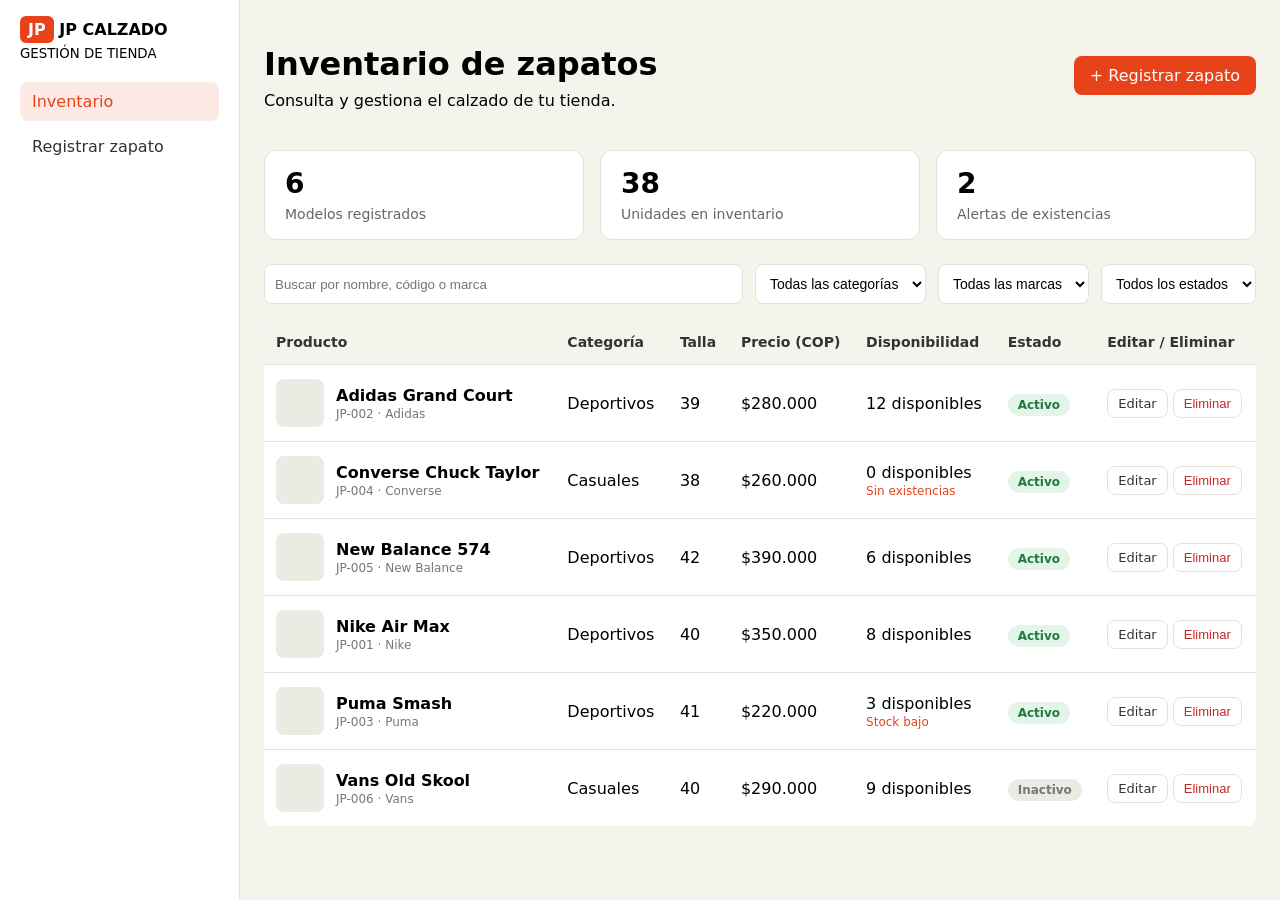
==== index.html @ 2875cc66 "first commit" ====
<!DOCTYPE html>
<html lang="es">
<head>
  <meta charset="UTF-8">
  <meta name="viewport" content="width=device-width, initial-scale=1">
  <title>Inventario de zapatos · JP CALZADO</title>
  <link rel="stylesheet" href="styles.css">
</head>
<body>

  <div class="app">

    <aside class="lateral">
      <div class="logo"><b>JP</b> JP CALZADO</div>
      <small>GESTIÓN DE TIENDA</small>

      <nav class="menu">
        <a class="activo" href="index.html">Inventario</a>
        <a href="formulario.html">Registrar zapato</a>
      </nav>
    </aside>

    <main class="contenido">

      <div class="encabezado">
        <div>
          <h1>Inventario de zapatos</h1>
          <p>Consulta y gestiona el calzado de tu tienda.</p>
        </div>

        <a class="boton" href="formulario.html">+ Registrar zapato</a>
      </div>

      <div class="estadisticas">
        <div class="tarjeta">
          <b>6</b>
          <span>Modelos registrados</span>
        </div>

        <div class="tarjeta">
          <b>38</b>
          <span>Unidades en inventario</span>
        </div>

        <div class="tarjeta">
          <b>2</b>
          <span>Alertas de existencias</span>
        </div>
      </div>

      <div class="filtros">
        <input
          id="buscar"
          type="search"
          placeholder="Buscar por nombre, código o marca"
        >

        <select id="categoria">
          <option value="">Todas las categorías</option>
          <option>Deportivos</option>
          <option>Casuales</option>
        </select>

        <select id="marca">
          <option value="">Todas las marcas</option>
          <option>Adidas</option>
          <option>Converse</option>
          <option>New Balance</option>
          <option>Nike</option>
          <option>Puma</option>
          <option>Vans</option>
        </select>

        <select id="estado">
          <option value="">Todos los estados</option>
          <option>Activo</option>
          <option>Inactivo</option>
        </select>
      </div>

      <div class="contenedor-tabla">

        <table class="tabla-inventario">
          <thead>
            <tr>
              <th>Producto</th>
              <th>Categoría</th>
              <th>Talla</th>
              <th>Precio (COP)</th>
              <th>Disponibilidad</th>
              <th>Estado</th>
              <th>Editar / Eliminar</th>
            </tr>
          </thead>

          <tbody id="lista">

            <tr data-id="JP-002" data-marca="Adidas"
                data-categoria="Deportivos" data-estado="Activo">
              <td>
                <div class="producto">
                  <span class="foto"></span>
                  <div>
                    <b>Adidas Grand Court</b>
                    <small>JP-002 · Adidas</small>
                  </div>
                </div>
              </td>
              <td data-label="Categoría">Deportivos</td>
              <td data-label="Talla">39</td>
              <td data-label="Precio">$280.000</td>
              <td data-label="Disponibilidad">12 disponibles</td>
              <td data-label="Estado">
                <span class="etiqueta">Activo</span>
              </td>
              <td>
                <a class="icono" href="formulario.html?id=JP-002">Editar</a>
                <button class="icono eliminar" type="button">Eliminar</button>
              </td>
            </tr>

            <tr data-id="JP-004" data-marca="Converse"
                data-categoria="Casuales" data-estado="Activo">
              <td>
                <div class="producto">
                  <span class="foto"></span>
                  <div>
                    <b>Converse Chuck Taylor</b>
                    <small>JP-004 · Converse</small>
                  </div>
                </div>
              </td>
              <td data-label="Categoría">Casuales</td>
              <td data-label="Talla">38</td>
              <td data-label="Precio">$260.000</td>
              <td data-label="Disponibilidad">
                0 disponibles <span class="alerta">Sin existencias</span>
              </td>
              <td data-label="Estado">
                <span class="etiqueta">Activo</span>
              </td>
              <td>
                <a class="icono" href="formulario.html?id=JP-004">Editar</a>
                <button class="icono eliminar" type="button">Eliminar</button>
              </td>
            </tr>

            <tr data-id="JP-005" data-marca="New Balance"
                data-categoria="Deportivos" data-estado="Activo">
              <td>
                <div class="producto">
                  <span class="foto"></span>
                  <div>
                    <b>New Balance 574</b>
                    <small>JP-005 · New Balance</small>
                  </div>
                </div>
              </td>
              <td data-label="Categoría">Deportivos</td>
              <td data-label="Talla">42</td>
              <td data-label="Precio">$390.000</td>
              <td data-label="Disponibilidad">6 disponibles</td>
              <td data-label="Estado">
                <span class="etiqueta">Activo</span>
              </td>
              <td>
                <a class="icono" href="formulario.html?id=JP-005">Editar</a>
                <button class="icono eliminar" type="button">Eliminar</button>
              </td>
            </tr>

            <tr data-id="JP-001" data-marca="Nike"
                data-categoria="Deportivos" data-estado="Activo">
              <td>
                <div class="producto">
                  <span class="foto"></span>
                  <div>
                    <b>Nike Air Max</b>
                    <small>JP-001 · Nike</small>
                  </div>
                </div>
              </td>
              <td data-label="Categoría">Deportivos</td>
              <td data-label="Talla">40</td>
              <td data-label="Precio">$350.000</td>
              <td data-label="Disponibilidad">8 disponibles</td>
              <td data-label="Estado">
                <span class="etiqueta">Activo</span>
              </td>
              <td>
                <a class="icono" href="formulario.html?id=JP-001">Editar</a>
                <button class="icono eliminar" type="button">Eliminar</button>
              </td>
            </tr>

            <tr data-id="JP-003" data-marca="Puma"
                data-categoria="Deportivos" data-estado="Activo">
              <td>
                <div class="producto">
                  <span class="foto"></span>
                  <div>
                    <b>Puma Smash</b>
                    <small>JP-003 · Puma</small>
                  </div>
                </div>
              </td>
              <td data-label="Categoría">Deportivos</td>
              <td data-label="Talla">41</td>
              <td data-label="Precio">$220.000</td>
              <td data-label="Disponibilidad">
                3 disponibles <span class="alerta">Stock bajo</span>
              </td>
              <td data-label="Estado">
                <span class="etiqueta">Activo</span>
              </td>
              <td>
                <a class="icono" href="formulario.html?id=JP-003">Editar</a>
                <button class="icono eliminar" type="button">Eliminar</button>
              </td>
            </tr>

            <tr data-id="JP-006" data-marca="Vans"
                data-categoria="Casuales" data-estado="Inactivo">
              <td>
                <div class="producto">
                  <span class="foto"></span>
                  <div>
                    <b>Vans Old Skool</b>
                    <small>JP-006 · Vans</small>
                  </div>
                </div>
              </td>
              <td data-label="Categoría">Casuales</td>
              <td data-label="Talla">40</td>
              <td data-label="Precio">$290.000</td>
              <td data-label="Disponibilidad">9 disponibles</td>
              <td data-label="Estado">
                <span class="etiqueta inactivo">Inactivo</span>
              </td>
              <td>
                <a class="icono" href="formulario.html?id=JP-006">Editar</a>
                <button class="icono eliminar" type="button">Eliminar</button>
              </td>
            </tr>

          </tbody>
        </table>

        <p id="vacio" class="vacio" hidden>
          No se encontraron zapatos con esos filtros.
        </p>

      </div>

    </main>

  </div>

  <script src="app.js"></script>

</body>
</html>
---- styles.css ----
:root {
  --naranja: #e8421a;
  --fondo: #f4f3ec;
  --borde: #e5e3d8;
}

body {
  font-family: system-ui, sans-serif;
  background: var(--fondo);
  margin: 0;
}

.boton {
  background: var(--naranja);
  color: white;
  padding: 10px 16px;
  border-radius: 8px;
  text-decoration: none;
}

input {
  padding: 10px;
  border: 1px solid var(--borde);
  border-radius: 8px;
  margin: 16px 0;
  width: 100%;
}

table {
  width: 100%;
  background: white;
  border-collapse: collapse;
}

th, td {
  padding: 12px;
  text-align: left;
  border-bottom: 1px solid var(--borde);
}

.encabezado {
  display: flex;
  justify-content: space-between;
  align-items: center;
  gap: 20px;
  margin-bottom: 24px;
}

.encabezado h1 {
  margin-bottom: 8px;
}

.encabezado p {
  margin-top: 0;
}

.boton {
  display: inline-block;
  background: var(--naranja);
  color: white;
  padding: 10px 16px;
  border-radius: 8px;
  text-decoration: none;
  white-space: nowrap;
}

.tabla-inventario {
  width: 100%;
  background: white;
  border-collapse: collapse;
  border-radius: 8px;
  overflow: hidden;
}

.tabla-inventario th {
  background: #f4f3ec;
  color: #333;
  font-size: 14px;
  font-weight: 600;
}

.tabla-inventario th,
.tabla-inventario td {
  padding: 14px 12px;
  text-align: left;
  border-bottom: 1px solid var(--borde);
}

.tabla-inventario tbody tr:hover {
  background: #faf9f5;
}

.tabla-inventario tbody tr:last-child td {
  border-bottom: none;
}

.tabla-inventario button {
  cursor: pointer;
}

.tabla-inventario a {
  text-decoration: none;
}

.app {
  display: flex;
  min-height: 100vh;
}

.lateral {
  width: 240px;
  background: white;
  border-right: 1px solid var(--borde);
  padding: 20px;
}

.logo {
  font-weight: 700;
  margin-bottom: 4px;
}

.logo b {
  background: var(--naranja);
  color: white;
  padding: 4px 8px;
  border-radius: 6px;
}

.menu {
  display: flex;
  flex-direction: column;
  gap: 6px;
  margin-top: 20px;
}

.menu a {
  padding: 10px 12px;
  border-radius: 8px;
  color: #333;
  text-decoration: none;
}

.menu a.activo {
  background: #fdeae5;
  color: var(--naranja);
}

.contenido {
  flex: 1;
  padding: 24px;
}

.estadisticas {
  display: grid;
  grid-template-columns: repeat(3, 1fr);
  gap: 16px;
  margin-bottom: 24px;
}

.tarjeta {
  background: white;
  border: 1px solid var(--borde);
  border-radius: 12px;
  padding: 16px 20px;
}

.tarjeta b {
  display: block;
  font-size: 28px;
  margin-bottom: 4px;
}

.tarjeta span {
  color: #666;
  font-size: 14px;
}

.filtros {
  display: flex;
  gap: 12px;
  margin: 16px 0;
}

.filtros input {
  flex: 1;
  margin: 0;
}

.filtros select {
  padding: 10px;
  border: 1px solid var(--borde);
  border-radius: 8px;
  background: white;
  font-size: 14px;
}

.producto {
  display: flex;
  align-items: center;
  gap: 12px;
}

.foto {
  width: 48px;
  height: 48px;
  background: #ecebe3;
  border-radius: 8px;
  flex-shrink: 0;
}

.producto small {
  display: block;
  color: #777;
  font-size: 12px;
  margin-top: 2px;
}

.etiqueta {
  background: #e3f5e8;
  color: #1f7a3d;
  padding: 4px 10px;
  border-radius: 20px;
  font-size: 12px;
  font-weight: 600;
}

.etiqueta.inactivo {
  background: #ecebe3;
  color: #777;
}

.alerta {
  display: block;
  color: var(--naranja);
  font-size: 12px;
  margin-top: 2px;
}

.icono {
  display: inline-block;
  padding: 6px 10px;
  border: 1px solid var(--borde);
  border-radius: 8px;
  background: white;
  color: #333;
  font-size: 13px;
  text-decoration: none;
}

.icono.eliminar {
  color: #c62828;
}

* {
  box-sizing: border-box;
}

/* Tableta: la tabla puede deslizarse si no cabe */
.contenedor-tabla {
  overflow-x: auto;
}

.vacio {
  text-align: center;
  color: #777;
  padding: 24px;
}

/* Celular */
@media (max-width: 768px) {

  .app {
    flex-direction: column;
  }

  .lateral {
    width: 100%;
    border-right: none;
    border-bottom: 1px solid var(--borde);
  }

  .menu {
    flex-direction: row;
    margin-top: 12px;
  }

  .contenido {
    padding: 16px;
  }

  .encabezado {
    flex-direction: column;
    align-items: stretch;
  }

  .boton {
    text-align: center;
  }

  .filtros {
    flex-wrap: wrap;
  }

  .filtros input {
    flex: 1 1 100%;
  }

  .filtros select {
    flex: 1 1 45%;
  }

  /* La tabla se convierte en tarjetas */
  .tabla-inventario,
  .tabla-inventario tbody,
  .tabla-inventario tr,
  .tabla-inventario td {
    display: block;
  }

  .tabla-inventario {
    background: transparent;
  }

  .tabla-inventario thead {
    display: none;
  }

  .tabla-inventario tr {
    background: white;
    border: 1px solid var(--borde);
    border-radius: 12px;
    padding: 12px;
    margin-bottom: 16px;
  }

  .tabla-inventario td {
    border-bottom: none;
    padding: 6px 0;
  }

  .tabla-inventario td[data-label] {
    display: flex;
    justify-content: space-between;
  }

  .tabla-inventario td[data-label]::before {
    content: attr(data-label);
    color: #777;
  }
}
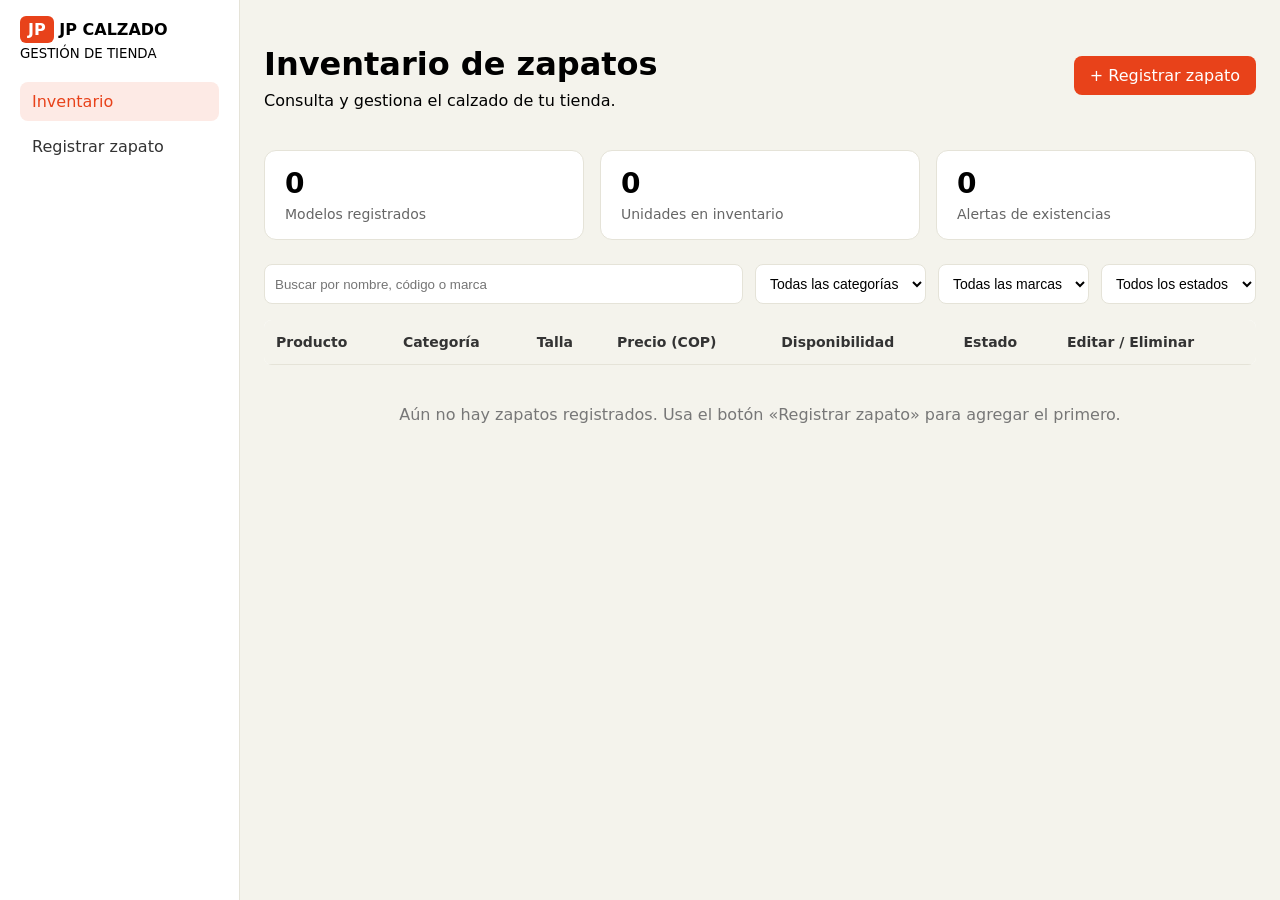
==== commit 2e61ef03: "código terminado" ====
--- a/index.html
+++ b/index.html
@@ -5,6 +5,7 @@
   <meta name="viewport" content="width=device-width, initial-scale=1">
   <title>Inventario de zapatos · JP CALZADO</title>
   <link rel="stylesheet" href="styles.css">
+  <link rel="stylesheet" href="estilos-extra.css">
 </head>
 <body>
 
@@ -33,17 +34,17 @@
 
       <div class="estadisticas">
         <div class="tarjeta">
-          <b>6</b>
+          <b id="stat-modelos">0</b>
           <span>Modelos registrados</span>
         </div>
 
         <div class="tarjeta">
-          <b>38</b>
+          <b id="stat-unidades">0</b>
           <span>Unidades en inventario</span>
         </div>
 
         <div class="tarjeta">
-          <b>2</b>
+          <b id="stat-alertas">0</b>
           <span>Alertas de existencias</span>
         </div>
       </div>
@@ -93,162 +94,11 @@
             </tr>
           </thead>
 
-          <tbody id="lista">
-
-            <tr data-id="JP-002" data-marca="Adidas"
-                data-categoria="Deportivos" data-estado="Activo">
-              <td>
-                <div class="producto">
-                  <span class="foto"></span>
-                  <div>
-                    <b>Adidas Grand Court</b>
-                    <small>JP-002 · Adidas</small>
-                  </div>
-                </div>
-              </td>
-              <td data-label="Categoría">Deportivos</td>
-              <td data-label="Talla">39</td>
-              <td data-label="Precio">$280.000</td>
-              <td data-label="Disponibilidad">12 disponibles</td>
-              <td data-label="Estado">
-                <span class="etiqueta">Activo</span>
-              </td>
-              <td>
-                <a class="icono" href="formulario.html?id=JP-002">Editar</a>
-                <button class="icono eliminar" type="button">Eliminar</button>
-              </td>
-            </tr>
-
-            <tr data-id="JP-004" data-marca="Converse"
-                data-categoria="Casuales" data-estado="Activo">
-              <td>
-                <div class="producto">
-                  <span class="foto"></span>
-                  <div>
-                    <b>Converse Chuck Taylor</b>
-                    <small>JP-004 · Converse</small>
-                  </div>
-                </div>
-              </td>
-              <td data-label="Categoría">Casuales</td>
-              <td data-label="Talla">38</td>
-              <td data-label="Precio">$260.000</td>
-              <td data-label="Disponibilidad">
-                0 disponibles <span class="alerta">Sin existencias</span>
-              </td>
-              <td data-label="Estado">
-                <span class="etiqueta">Activo</span>
-              </td>
-              <td>
-                <a class="icono" href="formulario.html?id=JP-004">Editar</a>
-                <button class="icono eliminar" type="button">Eliminar</button>
-              </td>
-            </tr>
-
-            <tr data-id="JP-005" data-marca="New Balance"
-                data-categoria="Deportivos" data-estado="Activo">
-              <td>
-                <div class="producto">
-                  <span class="foto"></span>
-                  <div>
-                    <b>New Balance 574</b>
-                    <small>JP-005 · New Balance</small>
-                  </div>
-                </div>
-              </td>
-              <td data-label="Categoría">Deportivos</td>
-              <td data-label="Talla">42</td>
-              <td data-label="Precio">$390.000</td>
-              <td data-label="Disponibilidad">6 disponibles</td>
-              <td data-label="Estado">
-                <span class="etiqueta">Activo</span>
-              </td>
-              <td>
-                <a class="icono" href="formulario.html?id=JP-005">Editar</a>
-                <button class="icono eliminar" type="button">Eliminar</button>
-              </td>
-            </tr>
-
-            <tr data-id="JP-001" data-marca="Nike"
-                data-categoria="Deportivos" data-estado="Activo">
-              <td>
-                <div class="producto">
-                  <span class="foto"></span>
-                  <div>
-                    <b>Nike Air Max</b>
-                    <small>JP-001 · Nike</small>
-                  </div>
-                </div>
-              </td>
-              <td data-label="Categoría">Deportivos</td>
-              <td data-label="Talla">40</td>
-              <td data-label="Precio">$350.000</td>
-              <td data-label="Disponibilidad">8 disponibles</td>
-              <td data-label="Estado">
-                <span class="etiqueta">Activo</span>
-              </td>
-              <td>
-                <a class="icono" href="formulario.html?id=JP-001">Editar</a>
-                <button class="icono eliminar" type="button">Eliminar</button>
-              </td>
-            </tr>
-
-            <tr data-id="JP-003" data-marca="Puma"
-                data-categoria="Deportivos" data-estado="Activo">
-              <td>
-                <div class="producto">
-                  <span class="foto"></span>
-                  <div>
-                    <b>Puma Smash</b>
-                    <small>JP-003 · Puma</small>
-                  </div>
-                </div>
-              </td>
-              <td data-label="Categoría">Deportivos</td>
-              <td data-label="Talla">41</td>
-              <td data-label="Precio">$220.000</td>
-              <td data-label="Disponibilidad">
-                3 disponibles <span class="alerta">Stock bajo</span>
-              </td>
-              <td data-label="Estado">
-                <span class="etiqueta">Activo</span>
-              </td>
-              <td>
-                <a class="icono" href="formulario.html?id=JP-003">Editar</a>
-                <button class="icono eliminar" type="button">Eliminar</button>
-              </td>
-            </tr>
-
-            <tr data-id="JP-006" data-marca="Vans"
-                data-categoria="Casuales" data-estado="Inactivo">
-              <td>
-                <div class="producto">
-                  <span class="foto"></span>
-                  <div>
-                    <b>Vans Old Skool</b>
-                    <small>JP-006 · Vans</small>
-                  </div>
-                </div>
-              </td>
-              <td data-label="Categoría">Casuales</td>
-              <td data-label="Talla">40</td>
-              <td data-label="Precio">$290.000</td>
-              <td data-label="Disponibilidad">9 disponibles</td>
-              <td data-label="Estado">
-                <span class="etiqueta inactivo">Inactivo</span>
-              </td>
-              <td>
-                <a class="icono" href="formulario.html?id=JP-006">Editar</a>
-                <button class="icono eliminar" type="button">Eliminar</button>
-              </td>
-            </tr>
-
-          </tbody>
+          <!-- Las filas se generan desde JavaScript -->
+          <tbody id="lista"></tbody>
         </table>
 
-        <p id="vacio" class="vacio" hidden>
-          No se encontraron zapatos con esos filtros.
-        </p>
+        <p id="vacio" class="vacio" hidden></p>
 
       </div>
 
@@ -256,7 +106,18 @@
 
   </div>
 
+  <dialog id="modal-eliminar" class="modal">
+    <h2>¿Eliminar este zapato?</h2>
+    <p id="modal-texto"></p>
+    <div class="acciones-formulario">
+      <button id="cancelar-eliminar" class="boton-secundario" type="button">Cancelar</button>
+      <button id="confirmar-eliminar" class="boton-peligro" type="button">Eliminar zapato</button>
+    </div>
+  </dialog>
+
+  <script src="almacenamiento.js"></script>
+  <script src="inventario.js"></script>
+  <script src="interfaz.js"></script>
   <script src="app.js"></script>
-
 </body>
-</html>
+</html>
--- a/estilos-extra.css
+++ b/estilos-extra.css
@@ -0,0 +1,91 @@
+/* Estilos nuevos para formulario, modal e imágenes del listado. */
+
+img.foto { object-fit: cover; }
+
+.tarjeta-formulario {
+  background: white;
+  border: 1px solid var(--borde);
+  border-radius: 12px;
+  padding: 24px;
+  max-width: 720px;
+}
+
+.cuadricula-campos {
+  display: grid;
+  grid-template-columns: repeat(2, 1fr);
+  gap: 16px 20px;
+}
+
+.campo { display: flex; flex-direction: column; gap: 6px; }
+.campo.ancho-completo { grid-column: 1 / -1; }
+.campo label { font-size: 14px; font-weight: 600; }
+
+.campo input,
+.campo select {
+  margin: 0;
+  padding: 10px;
+  border: 1px solid var(--borde);
+  border-radius: 8px;
+  background: white;
+  font-size: 14px;
+  width: 100%;
+}
+
+.campo input:focus,
+.campo select:focus,
+.filtros input:focus,
+.filtros select:focus {
+  outline: 2px solid var(--naranja);
+  outline-offset: 1px;
+}
+
+.error { color: #c62828; font-size: 12px; min-height: 14px; }
+
+.acciones-formulario {
+  display: flex;
+  gap: 12px;
+  margin-top: 24px;
+}
+
+.boton-secundario {
+  padding: 10px 16px;
+  border: 1px solid var(--borde);
+  border-radius: 8px;
+  background: white;
+  color: #333;
+  text-decoration: none;
+  font-size: 14px;
+  cursor: pointer;
+}
+
+button.boton { border: none; font-size: 14px; cursor: pointer; }
+
+/* Modal */
+.modal {
+  border: none;
+  border-radius: 12px;
+  padding: 24px;
+  max-width: 400px;
+  width: calc(100% - 32px);
+}
+.modal::backdrop { background: rgba(0, 0, 0, 0.45); }
+.modal h2 { margin: 0 0 8px; }
+.modal p { color: #555; margin: 0 0 20px; }
+.modal .acciones-formulario { margin-top: 0; justify-content: flex-end; }
+.boton-peligro {
+  padding: 10px 16px;
+  border: none;
+  border-radius: 8px;
+  background: #c62828;
+  color: white;
+  font-size: 14px;
+  cursor: pointer;
+}
+
+@media (max-width: 768px) {
+  .cuadricula-campos { grid-template-columns: 1fr; }
+  .tarjeta-formulario { padding: 16px; }
+  .acciones-formulario { flex-direction: column; }
+  .acciones-formulario .boton,
+  .acciones-formulario .boton-secundario { text-align: center; }
+}
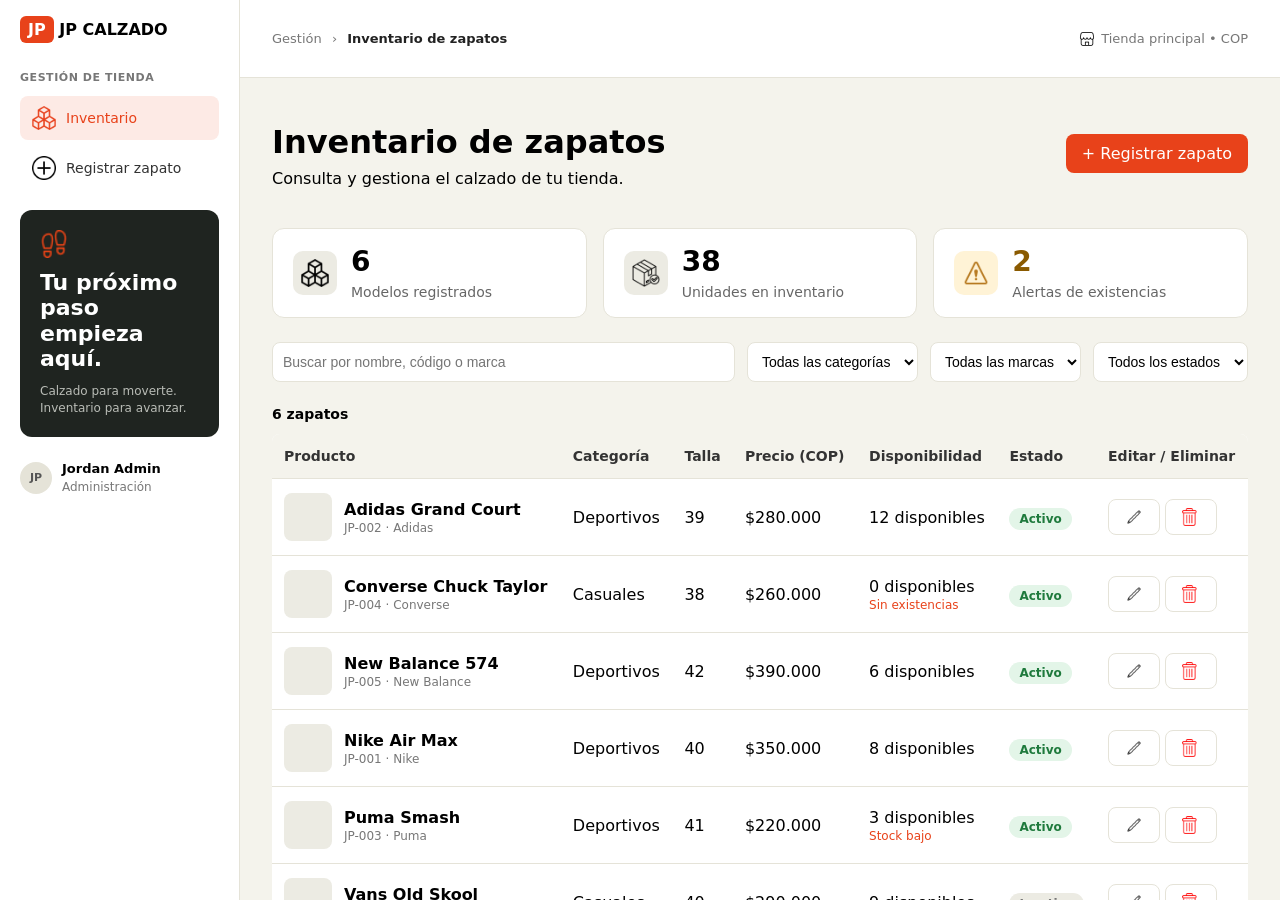
==== commit c16ddbef: "Add index.html for redirection to JP CALZADO" ====
--- a/index.html
+++ b/index.html
@@ -2,122 +2,10 @@
 <html lang="es">
 <head>
   <meta charset="UTF-8">
-  <meta name="viewport" content="width=device-width, initial-scale=1">
-  <title>Inventario de zapatos · JP CALZADO</title>
-  <link rel="stylesheet" href="styles.css">
-  <link rel="stylesheet" href="estilos-extra.css">
+  <meta http-equiv="refresh" content="0; url=JP%20CALZADO/">
+  <title>JP CALZADO</title>
 </head>
 <body>
-
-  <div class="app">
-
-    <aside class="lateral">
-      <div class="logo"><b>JP</b> JP CALZADO</div>
-      <small>GESTIÓN DE TIENDA</small>
-
-      <nav class="menu">
-        <a class="activo" href="index.html">Inventario</a>
-        <a href="formulario.html">Registrar zapato</a>
-      </nav>
-    </aside>
-
-    <main class="contenido">
-
-      <div class="encabezado">
-        <div>
-          <h1>Inventario de zapatos</h1>
-          <p>Consulta y gestiona el calzado de tu tienda.</p>
-        </div>
-
-        <a class="boton" href="formulario.html">+ Registrar zapato</a>
-      </div>
-
-      <div class="estadisticas">
-        <div class="tarjeta">
-          <b id="stat-modelos">0</b>
-          <span>Modelos registrados</span>
-        </div>
-
-        <div class="tarjeta">
-          <b id="stat-unidades">0</b>
-          <span>Unidades en inventario</span>
-        </div>
-
-        <div class="tarjeta">
-          <b id="stat-alertas">0</b>
-          <span>Alertas de existencias</span>
-        </div>
-      </div>
-
-      <div class="filtros">
-        <input
-          id="buscar"
-          type="search"
-          placeholder="Buscar por nombre, código o marca"
-        >
-
-        <select id="categoria">
-          <option value="">Todas las categorías</option>
-          <option>Deportivos</option>
-          <option>Casuales</option>
-        </select>
-
-        <select id="marca">
-          <option value="">Todas las marcas</option>
-          <option>Adidas</option>
-          <option>Converse</option>
-          <option>New Balance</option>
-          <option>Nike</option>
-          <option>Puma</option>
-          <option>Vans</option>
-        </select>
-
-        <select id="estado">
-          <option value="">Todos los estados</option>
-          <option>Activo</option>
-          <option>Inactivo</option>
-        </select>
-      </div>
-
-      <div class="contenedor-tabla">
-
-        <table class="tabla-inventario">
-          <thead>
-            <tr>
-              <th>Producto</th>
-              <th>Categoría</th>
-              <th>Talla</th>
-              <th>Precio (COP)</th>
-              <th>Disponibilidad</th>
-              <th>Estado</th>
-              <th>Editar / Eliminar</th>
-            </tr>
-          </thead>
-
-          <!-- Las filas se generan desde JavaScript -->
-          <tbody id="lista"></tbody>
-        </table>
-
-        <p id="vacio" class="vacio" hidden></p>
-
-      </div>
-
-    </main>
-
-  </div>
-
-  <dialog id="modal-eliminar" class="modal">
-    <h2>¿Eliminar este zapato?</h2>
-    <p id="modal-texto"></p>
-    <div class="acciones-formulario">
-      <button id="cancelar-eliminar" class="boton-secundario" type="button">Cancelar</button>
-      <button id="confirmar-eliminar" class="boton-peligro" type="button">Eliminar zapato</button>
-    </div>
-  </dialog>
-
-  <script src="almacenamiento.js"></script>
-  <script src="inventario.js"></script>
-  <script src="interfaz.js"></script>
-  <script src="app.js"></script>
+  <p>Redirigiendo... <a href="JP%20CALZADO/">Entrar a JP CALZADO</a></p>
 </body>
-</html>+</html>
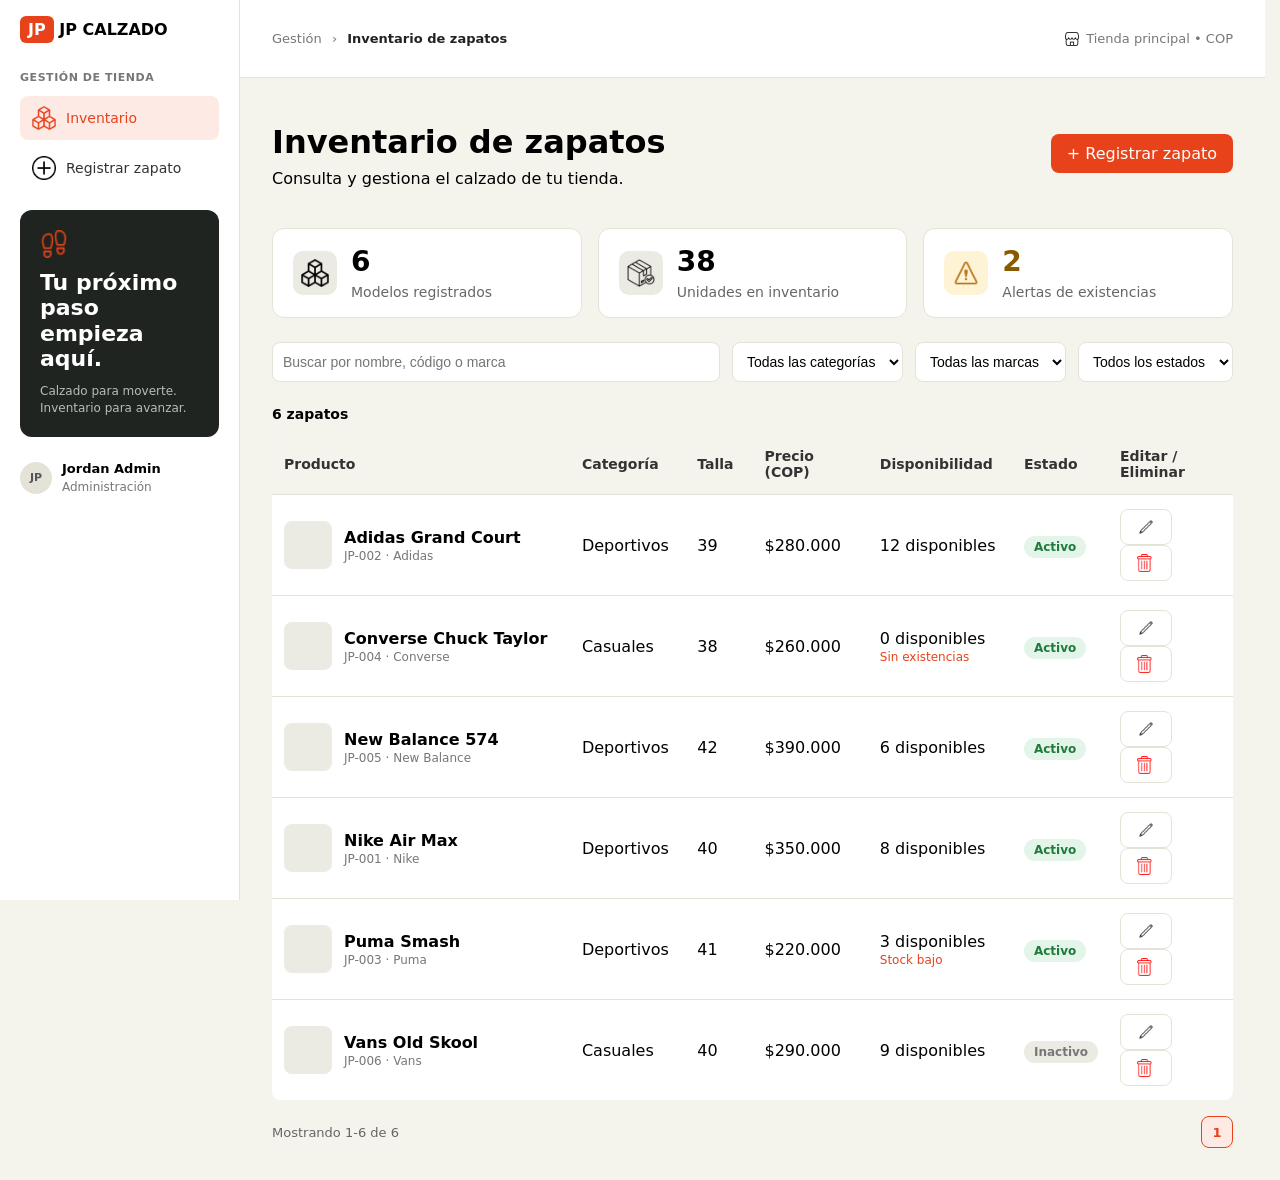
==== commit 510c14c3: "Versión final" ====
--- a/index.html
+++ b/index.html
@@ -2,10 +2,167 @@
 <html lang="es">
 <head>
   <meta charset="UTF-8">
-  <meta http-equiv="refresh" content="0; url=JP%20CALZADO/">
-  <title>JP CALZADO</title>
+  <meta name="viewport" content="width=device-width, initial-scale=1">
+  <title>Inventario de zapatos · JP CALZADO</title>
+  <link rel="stylesheet" href="styles.css">
+  <link rel="stylesheet" href="inventario.css">
 </head>
 <body>
-  <p>Redirigiendo... <a href="JP%20CALZADO/">Entrar a JP CALZADO</a></p>
+
+  <div class="app">
+
+    <aside class="lateral">
+      <div class="logo"><b>JP</b> JP CALZADO</div>
+      <small class="seccion">GESTIÓN DE TIENDA</small>
+
+      <nav class="menu">
+        <a class="activo" href="index.html"><img src="iconos/cubo_nara.png" alt=""> Inventario</a>
+        <a href="formulario.html"><img src="iconos/mas_neg.png" alt=""> Registrar zapato</a>
+      </nav>
+
+      <div class="promo">
+        <img src="iconos/huella.png" alt="" width="28" height="28">
+        <h3>Tu próximo paso empieza aquí.</h3>
+        <p>Calzado para moverte. Inventario para avanzar.</p>
+      </div>
+
+      <div class="usuario">
+        <span class="avatar">JP</span>
+        <div><b>Jordan Admin</b><small>Administración</small></div>
+      </div>
+    </aside>
+
+    <main class="contenido">
+
+      <header class="barra">
+        <p class="ruta">Gestión <span>›</span> <b>Inventario de zapatos</b></p>
+        <span class="tienda"><img src="iconos/tienda.png" alt=""> Tienda principal • COP</span>
+      </header>
+
+      <div class="encabezado">
+        <div>
+          <h1>Inventario de zapatos</h1>
+          <p>Consulta y gestiona el calzado de tu tienda.</p>
+        </div>
+        <a class="boton" href="formulario.html">+ Registrar zapato</a>
+      </div>
+
+      <div class="estadisticas">
+        <div class="tarjeta">
+          <div class="tarjeta-icono_registro">
+            <img src="iconos/cubo_negro.png" alt="" width="28" height="28">
+          </div>
+          <div><b id="stat-modelos">6</b><span>Modelos registrados</span></div>
+        </div>
+        <div class="tarjeta">
+          <div class="tarjeta-icono_inventario">
+            <img src="iconos/caja_envia.png" alt="" width="28" height="28">
+          </div>
+          <div><b id="stat-unidades">38</b><span>Unidades en inventario</span></div>
+        </div>
+        <div class="tarjeta">
+          <div class="tarjeta-icono peligro">
+            <img src="iconos/advertencia.png" alt="" width="28" height="28">
+          </div>
+          <div><b id="stat-alertas">2</b><span>Alertas de existencias</span></div>
+        </div>
+      </div>
+
+      <div class="filtros">
+        <input id="buscar" type="search" placeholder="Buscar por nombre, código o marca">
+
+        <select id="categoria">
+          <option value="">Todas las categorías</option>
+          <option>Deportivos</option>
+          <option>Casuales</option>
+        </select>
+
+        <select id="marca">
+          <option value="">Todas las marcas</option>
+          <option>Adidas</option>
+          <option>Converse</option>
+          <option>New Balance</option>
+          <option>Nike</option>
+          <option>Puma</option>
+          <option>Vans</option>
+        </select>
+
+        <select id="estado">
+          <option value="">Todos los estados</option>
+          <option>Activo</option>
+          <option>Inactivo</option>
+        </select>
+      </div>
+
+      <div class="contenedor-tabla">
+        <div class="lista-barra">
+          <b id="contador">6 zapatos</b>
+        </div>
+
+        <table class="tabla-inventario">
+          <thead>
+            <tr>
+              <th>Producto</th>
+              <th>Categoría</th>
+              <th>Talla</th>
+              <th>Precio (COP)</th>
+              <th>Disponibilidad</th>
+              <th>Estado</th>
+              <th>Editar / Eliminar</th>
+            </tr>
+          </thead>
+
+          <!-- Las filas las dibuja la vista (vista-inventario.js) -->
+          <tbody id="lista"></tbody>
+        </table>
+
+        <p id="vacio" class="vacio" hidden>No se encontraron zapatos con esos filtros.</p>
+      </div>
+
+      <div class="pie-lista">
+        <span id="mostrando">Mostrando 1-6 de 6</span>
+        <span class="pagina">1</span>
+      </div>
+
+    </main>
+  </div>
+
+  <div class="modal" id="modal" hidden>
+    <div class="caja" role="dialog" aria-modal="true" aria-labelledby="modal-titulo">
+      <button class="cerrar" id="cerrar" type="button" aria-label="Cerrar">×</button>
+
+      <span class="modal-icono">
+        <img src="iconos/eliminar.png" alt="" width="20" height="20">
+      </span>
+
+      <h2 id="modal-titulo">¿Eliminar este zapato?</h2>
+      <p><b id="nombre-zapato"></b> se eliminará del inventario. Esta acción es permanente y no se puede deshacer.</p>
+
+      <div class="resumen">
+        <span class="foto"></span>
+        <div class="resumen-datos">
+          <b id="r-nombre"></b>
+          <small id="r-codigo"></small>
+          <small id="r-detalle"></small>
+        </div>
+        <div class="resumen-precio">
+          <b id="r-precio"></b>
+          <small id="r-stock"></small>
+        </div>
+      </div>
+
+      <p class="advertencia">Se borrarán la imagen y todos los datos de este registro.</p>
+
+      <div class="acciones">
+        <button class="btn" id="cancelar" type="button">Cancelar</button>
+        <button class="btn peligro" id="confirmar" type="button">Eliminar zapato</button>
+      </div>
+    </div>
+  </div>
+
+  <script src="modelo/modelo.js"></script>
+  <script src="vista/vista-inventario.js"></script>
+  <script src="controlador/controlador-inventario.js"></script>
+
 </body>
-</html>
+</html>
--- a/styles.css
+++ b/styles.css
@@ -0,0 +1,306 @@
+* { box-sizing: border-box; }
+
+:root {
+  --naranja: #e8421a;
+  --fondo: #f4f3ec;
+  --borde: #e5e3d8;
+  --rojo: #c62828;
+}
+
+[hidden] { display: none !important; }
+
+html {
+  overflow-y: scroll;
+  scrollbar-gutter: stable;
+}
+
+body {
+  margin: 0;
+  font-family: system-ui, sans-serif;
+  background: var(--fondo);
+}
+
+/* ========== ESTRUCTURA ========== */
+.app { display: flex; min-height: 100vh; }
+.contenido { flex: 1; padding: 24px 32px 32px; }
+
+/* ========== MENÚ LATERAL ========== */
+.lateral {
+  display: flex;
+  flex-direction: column;
+  position: sticky;
+  top: 0;
+  align-self: flex-start;
+  width: 240px;
+  height: 100vh;
+  padding: 20px;
+  background: white;
+  border-right: 1px solid var(--borde);
+}
+
+.logo { margin-bottom: 4px; font-weight: 700; }
+.logo b { padding: 4px 8px; border-radius: 6px; background: var(--naranja); color: white; }
+
+.seccion { margin-top: 28px; color: #777; font-size: 11px; font-weight: 600; letter-spacing: 0.05em; }
+
+.menu { display: flex; flex-direction: column; gap: 6px; margin-top: 12px; }
+
+.menu a {
+  display: flex;
+  align-items: center;
+  gap: 10px;
+  padding: 10px 12px;
+  border-radius: 8px;
+  color: #333;
+  font-size: 14px;
+  text-decoration: none;
+}
+
+.menu a img { width: 24px; height: 24px; flex-shrink: 0; }
+.menu a.activo { background: #fdeae5; color: var(--naranja); }
+
+/* Tarjeta negra */
+.promo { margin-top: 20px; padding: 20px; border-radius: 12px; background: #1f2420; color: white; }
+.promo img { width: 28px; height: 28px; margin-bottom: 8px; }
+.promo h3 { margin: 0 0 12px; font-size: 22px; line-height: 1.15; }
+.promo p { margin: 0; color: #b9bcb6; font-size: 12px; line-height: 1.4; }
+
+/* Usuario (queda justo debajo de la tarjeta negra) */
+.usuario { display: flex; align-items: center; gap: 10px; margin-top: 24px; }
+.usuario b { display: block; font-size: 13px; }
+.usuario small { color: #777; font-size: 12px; }
+
+.avatar {
+  display: flex;
+  align-items: center;
+  justify-content: center;
+  width: 32px;
+  height: 32px;
+  flex-shrink: 0;
+  border-radius: 50%;
+  background: var(--borde);
+  color: #555;
+  font-size: 11px;
+  font-weight: 700;
+}
+
+/* ========== BARRA SUPERIOR (solo PC) ========== */
+.barra {
+  display: flex;
+  align-items: center;
+  justify-content: space-between;
+  margin: -24px -32px 24px;
+  padding: 18px 32px;
+  background: white;
+  border-bottom: 1px solid var(--borde);
+  color: #777;
+  font-size: 13px;
+}
+
+.ruta b { color: #222; }
+.ruta span { margin: 0 6px; }
+.tienda { display: flex; align-items: center; gap: 6px; }
+.tienda img { width: 16px; height: 16px; }
+
+/* ========== ENCABEZADO DE PÁGINA ========== */
+.encabezado { display: flex; justify-content: space-between; align-items: center; gap: 20px; margin-bottom: 24px; }
+.encabezado h1 { margin-bottom: 8px; }
+.encabezado p { margin-top: 0; }
+
+/* ========== BOTONES ========== */
+.boton {
+  display: inline-block;
+  padding: 10px 16px;
+  border-radius: 8px;
+  background: var(--naranja);
+  color: white;
+  text-decoration: none;
+  white-space: nowrap;
+}
+
+.btn {
+  padding: 10px 16px;
+  border: 1px solid var(--borde);
+  border-radius: 8px;
+  background: white;
+  color: #333;
+  font-size: 14px;
+  text-decoration: none;
+  cursor: pointer;
+}
+
+.btn.principal { background: var(--naranja); border-color: var(--naranja); color: white; }
+.btn.peligro { background: var(--rojo); border-color: var(--rojo); color: white; }
+
+/* ========== CAMPOS ========== */
+input, select {
+  padding: 10px;
+  border: 1px solid var(--borde);
+  border-radius: 8px;
+  background: white;
+  font-size: 14px;
+}
+
+input { width: 100%; margin: 0; }
+
+/* Etiqueta Activo / Inactivo (la usan las dos páginas) */
+.etiqueta { padding: 4px 10px; border-radius: 20px; background: #e3f5e8; color: #1f7a3d; font-size: 12px; font-weight: 600; }
+.etiqueta.inactivo { background: #ecebe3; color: #777; }
+
+/* ========== FORMULARIO ========== */
+.volver { display: inline-block; margin-bottom: 12px; color: #666; font-size: 14px; text-decoration: none; }
+
+.columnas { display: grid; grid-template-columns: 2fr 1fr; gap: 16px; align-items: start; }
+
+.panel { padding: 20px; border: 1px solid var(--borde); border-radius: 12px; background: white; }
+.panel h2 { margin: 0 0 4px; font-size: 18px; }
+
+.ayuda { margin: 0 0 16px; color: #777; font-size: 13px; }
+
+.rejilla { display: grid; grid-template-columns: repeat(2, 1fr); gap: 16px; }
+
+.campo label { display: block; margin-bottom: 6px; font-size: 14px; font-weight: 600; }
+.campo select { width: 100%; }
+.campo .nota { display: block; margin-top: 4px; color: #777; font-size: 12px; }
+
+/* Barra de abajo: nota + botones */
+.barra-acciones { display: flex; align-items: center; justify-content: space-between; gap: 8px; margin-top: 20px; }
+.nota-pie { margin: 0; color: #777; font-size: 13px; }
+.nota-pie.rojo { color: var(--rojo); }
+.botones { display: flex; gap: 8px; }
+
+/* Errores */
+.aviso-error {
+  display: flex;
+  flex-direction: column;
+  gap: 4px;
+  margin-bottom: 16px;
+  padding: 12px 16px;
+  border: 1px solid #f5b5ad;
+  border-radius: 8px;
+  background: #fdecea;
+  color: var(--rojo);
+  font-size: 14px;
+}
+
+.aviso-error span { font-size: 13px; }
+
+.error { display: block; margin-top: 4px; color: var(--rojo); font-size: 12px; }
+
+.campo input.invalido,
+.campo select.invalido { border-color: var(--rojo); background: #fffafa; }
+
+/* Cuando hay error, el mensaje rojo reemplaza la nota gris */
+.campo input.invalido ~ .nota,
+.campo select.invalido ~ .nota { display: none; }
+
+/* Recuadro para subir la imagen */
+.oculto { position: absolute; width: 1px; height: 1px; opacity: 0; pointer-events: none; }
+
+.zona {
+  display: flex;
+  align-items: center;
+  justify-content: center;
+  min-height: 200px;
+  border: 2px dashed var(--borde);
+  border-radius: 12px;
+  background: #faf9f5;
+  text-align: center;
+  overflow: hidden;
+  cursor: pointer;
+}
+
+.campo .zona { display: flex; margin-bottom: 0; }
+
+.zona:hover,
+.zona.arrastrando,
+.oculto:focus + .zona { border-color: var(--naranja); background: #fdeae5; }
+
+.oculto.invalido + .zona { border-color: var(--rojo); background: #fffafa; }
+
+.zona-texto { display: flex; flex-direction: column; align-items: center; gap: 4px; padding: 16px; color: var(--naranja); }
+.zona-texto span { color: #777; font-size: 13px; }
+.zona-texto .btn { margin-top: 8px; color: #333; font-size: 13px; }
+
+.vista { display: block; width: 100%; height: 100%; max-height: 260px; object-fit: cover; }
+.nombre-archivo { margin: 8px 0 0; color: #666; font-size: 13px; }
+.campo .cambiar { margin: 10px 0 0; font-weight: 500; text-align: center; }
+
+/* Cuadros verdes de ayuda */
+.info { margin-top: 16px; padding: 14px; border-radius: 10px; background: #eef1e8; color: #4b5a4b; font-size: 12px; line-height: 1.45; }
+.info b { display: block; margin-bottom: 4px; font-size: 13px; }
+.info p { margin: 0; }
+.registro-fila { display: flex; align-items: center; justify-content: space-between; margin-top: 8px; font-size: 13px; font-weight: 600; }
+
+/* ========== CELULAR ========== */
+@media (max-width: 768px) {
+
+  html, body { overflow-x: hidden; }
+
+  .app { flex-direction: column; }
+  .contenido { padding: 16px; }
+  .barra, .promo, .seccion, .usuario div { display: none; }
+
+  /* Encabezado: logo a la izquierda, avatar a la derecha, pestañas abajo */
+  .lateral {
+    position: sticky;
+    z-index: 5;
+    flex-direction: row;
+    flex-wrap: wrap;
+    align-items: center;
+    justify-content: space-between;
+    width: 100%;
+    height: auto;
+    padding: 14px 16px 0;
+    border-right: none;
+    border-bottom: 1px solid var(--borde);
+  }
+
+  .logo { order: 1; display: flex; align-items: center; gap: 8px; margin: 0; font-size: 16px; white-space: nowrap; }
+  .logo b { display: grid; place-items: center; width: 32px; height: 32px; padding: 0; border-radius: 8px; font-size: 14px; }
+
+  .usuario { order: 2; margin: 0; }
+
+  /* Pestañas: solo letra naranja y raya naranja abajo */
+  .menu { order: 3; flex: 0 0 100%; flex-direction: row; gap: 24px; margin: 14px 0 0; }
+  .menu a { padding: 10px 0; border-radius: 0; border-bottom: 2px solid transparent; white-space: nowrap; }
+  .menu a img { display: none; }
+  .menu a.activo { background: none; border-bottom-color: var(--naranja); }
+
+  .encabezado { flex-direction: column; align-items: stretch; gap: 12px; }
+  .encabezado h1 { font-size: 24px; }
+
+  /* Formulario */
+  .columnas, .rejilla { grid-template-columns: 1fr; }
+
+  .barra-acciones { flex-direction: column; align-items: stretch; gap: 12px; }
+  .nota-pie { display: flex; align-items: center; gap: 8px; }
+
+  .nota-pie.rojo::before {
+    content: "!";
+    display: grid;
+    place-items: center;
+    flex: none;
+    width: 16px;
+    height: 16px;
+    border: 1.5px solid var(--rojo);
+    border-radius: 50%;
+    font-size: 11px;
+    font-weight: 700;
+  }
+
+  /* Guardar arriba, Cancelar abajo, los dos a lo ancho */
+  .botones { flex-direction: column-reverse; gap: 10px; width: 100%; }
+
+  .botones .btn {
+    display: flex;
+    align-items: center;
+    justify-content: center;
+    gap: 8px;
+    width: 100%;
+    min-height: 48px;
+    padding: 12px 16px;
+    font-size: 15px;
+    font-weight: 600;
+  }
+}
--- a/inventario.css
+++ b/inventario.css
@@ -0,0 +1,246 @@
+/* Estilos de la página del inventario (se carga después de styles.css) */
+
+/* Botones cuadrados de editar / eliminar */
+.icono {
+  display: inline-flex;
+  align-items: center;
+  justify-content: center;
+  min-width: 48px;
+  padding: 8px 16px;
+  border: 1px solid var(--borde);
+  border-radius: 8px;
+  background: white;
+  color: #333;
+  text-decoration: none;
+  cursor: pointer;
+}
+
+.icono img { width: 18px; height: 18px; display: block; }
+.icono.eliminar { color: var(--rojo); }
+
+/* ========== INVENTARIO ========== */
+/* Tarjetas de arriba */
+.estadisticas { display: grid; grid-template-columns: repeat(3, 1fr); gap: 16px; margin-bottom: 24px; }
+
+.tarjeta {
+  display: flex;
+  align-items: center;
+  gap: 14px;
+  padding: 16px 20px;
+  border: 1px solid var(--borde);
+  border-radius: 12px;
+  background: white;
+}
+
+.tarjeta b { display: block; margin-bottom: 4px; font-size: 28px; }
+.tarjeta span { color: #666; font-size: 14px; }
+
+/* Cuadro del ícono: sirve para las tres clases tarjeta-icono... */
+[class^="tarjeta-icono"] {
+  display: flex;
+  align-items: center;
+  justify-content: center;
+  width: 44px;
+  height: 44px;
+  flex-shrink: 0;
+  border-radius: 10px;
+  background: #ecebe3;
+}
+
+[class^="tarjeta-icono"] img { width: 28px; height: 28px; object-fit: contain; }
+
+.tarjeta-icono.peligro { background: #fff3d6; }
+.tarjeta-icono.peligro + div b { color: #8a5a00; }
+
+/* Filtros */
+.filtros { display: flex; gap: 12px; margin: 16px 0; }
+.filtros input { flex: 1; }
+
+/* Contador "6 zapatos" y pie de la lista */
+.lista-barra { margin: 8px 0 12px; font-size: 14px; }
+
+.pie-lista {
+  display: flex;
+  align-items: center;
+  justify-content: space-between;
+  margin-top: 16px;
+  color: #666;
+  font-size: 13px;
+}
+
+.pagina {
+  display: grid;
+  place-items: center;
+  width: 32px;
+  height: 32px;
+  border: 1px solid var(--naranja);
+  border-radius: 8px;
+  background: #fdeae5;
+  color: var(--naranja);
+  font-weight: 600;
+}
+
+/* Tabla */
+.contenedor-tabla { overflow-x: auto; }
+
+.tabla-inventario {
+  width: 100%;
+  border-collapse: collapse;
+  border-radius: 8px;
+  background: white;
+  overflow: hidden;
+}
+
+.tabla-inventario th,
+.tabla-inventario td { padding: 14px 12px; text-align: left; border-bottom: 1px solid var(--borde); }
+
+.tabla-inventario th { background: var(--fondo); color: #333; font-size: 14px; font-weight: 600; }
+.tabla-inventario tbody tr:hover { background: #faf9f5; }
+.tabla-inventario tbody tr:last-child td { border-bottom: none; }
+
+.producto { display: flex; align-items: center; gap: 12px; }
+.producto small { display: block; margin-top: 2px; color: #777; font-size: 12px; }
+
+.foto { width: 48px; height: 48px; flex-shrink: 0; border-radius: 8px; background: #ecebe3; object-fit: cover; }
+
+.alerta { display: block; margin-top: 2px; color: var(--naranja); font-size: 12px; }
+.vacio { padding: 24px; text-align: center; color: #777; }
+
+/* ========== VENTANA DE ELIMINAR ========== */
+.modal {
+  position: fixed;
+  inset: 0;
+  z-index: 10;
+  display: flex;
+  align-items: center;
+  justify-content: center;
+  padding: 16px;
+  background: rgba(0, 0, 0, 0.5);
+}
+
+.caja { position: relative; width: 100%; max-width: 440px; padding: 24px; border-radius: 12px; background: white; }
+.caja h2 { margin: 0 0 8px; font-size: 20px; }
+.caja > p { margin: 0 0 16px; color: #555; font-size: 14px; line-height: 1.45; }
+.caja > p.advertencia { margin: 12px 0 0; padding: 10px 12px; border-radius: 8px; background: #fdecea; color: var(--rojo); font-size: 12px; }
+
+.cerrar {
+  position: absolute;
+  top: 12px;
+  right: 12px;
+  width: 32px;
+  height: 32px;
+  border: none;
+  background: none;
+  color: #777;
+  font-size: 22px;
+  line-height: 1;
+  cursor: pointer;
+}
+
+.modal-icono { display: grid; place-items: center; width: 40px; height: 40px; margin-bottom: 12px; border-radius: 10px; background: #fdecea; }
+
+.resumen { display: flex; align-items: center; gap: 12px; padding: 12px; border: 1px solid var(--borde); border-radius: 10px; background: var(--fondo); }
+.resumen-datos { flex: 1; min-width: 0; }
+.resumen-datos b, .resumen-datos small { display: block; }
+.resumen-datos small { margin-top: 2px; color: #777; font-size: 12px; }
+.resumen-precio { text-align: right; }
+.resumen-precio b { display: block; font-size: 14px; }
+.resumen-precio small { color: #777; font-size: 12px; }
+
+.acciones { display: flex; justify-content: flex-end; gap: 8px; margin-top: 20px; }
+
+/* ========== CELULAR ========== */
+@media (max-width: 768px) {
+
+  [class^="tarjeta-icono"] { display: none; }
+  .boton { text-align: center; }
+
+  /* Tarjetas: solo número y palabra corta */
+  .estadisticas { gap: 8px; }
+  .tarjeta { flex-direction: column; align-items: flex-start; gap: 4px; padding: 14px; }
+  .tarjeta b { margin: 0; font-size: 24px; }
+  .tarjeta span { font-size: 0; }
+  .tarjeta span::before { font-size: 12px; color: #666; }
+  .tarjeta:nth-child(1) span::before { content: "Modelos"; }
+  .tarjeta:nth-child(2) span::before { content: "Unidades"; }
+  .tarjeta:nth-child(3) span::before { content: "Alertas"; }
+
+  /* Filtros */
+  .filtros { flex-wrap: wrap; }
+  .filtros input { flex: 1 1 100%; }
+  .filtros select { flex: 1 1 45%; }
+
+  /* La tabla se convierte en tarjetas */
+  .tabla-inventario thead { display: none; }
+  .tabla-inventario { background: transparent; }
+
+  .tabla-inventario tr {
+    display: grid;
+    grid-template-columns: 1fr 1fr;
+    column-gap: 12px;
+    margin-bottom: 16px;
+    padding: 16px;
+    border: 1px solid var(--borde);
+    border-radius: 12px;
+    background: white;
+  }
+
+  .tabla-inventario,
+  .tabla-inventario tbody { display: block; }
+
+  .tabla-inventario td { display: block; padding: 4px 0; border-bottom: none; }
+  .tabla-inventario td[data-label] { display: flex; justify-content: space-between; }
+  .tabla-inventario td[data-label]::before { display: none; }
+
+  .producto { align-items: flex-start; gap: 14px; }
+  .producto .foto { width: 110px; height: 110px; border-radius: 10px; }
+  .producto > div { display: flex; flex-direction: column; gap: 4px; }
+  .producto small { order: -1; margin: 0; font-weight: 700; }
+  .producto b { font-size: 17px; }
+
+  /* Orden de cada dato dentro de la tarjeta */
+  .tabla-inventario td:nth-child(1) { order: 1; grid-column: 1 / -1; }
+  .tabla-inventario td:nth-child(6) { order: 2; grid-column: 1 / -1; justify-content: flex-start; margin: 4px 0 8px; }
+  .tabla-inventario td:nth-child(2) { order: 3; color: #666; font-size: 14px; }
+  .tabla-inventario td:nth-child(3) { order: 4; justify-content: flex-end; font-size: 14px; }
+  .tabla-inventario td:nth-child(3)::before { display: inline; content: "Talla "; margin-right: 4px; color: #777; }
+
+  .tabla-inventario td:nth-child(4),
+  .tabla-inventario td:nth-child(5) { display: block; margin-top: 8px; padding-top: 12px; border-top: 1px solid var(--borde); }
+
+  .tabla-inventario td:nth-child(4) { order: 5; font-size: 22px; font-weight: 700; }
+  .tabla-inventario td:nth-child(5) { order: 6; text-align: right; font-weight: 700; }
+
+  .tabla-inventario td:nth-child(4)::after,
+  .tabla-inventario td:nth-child(5)::after { display: block; color: #888; font-size: 12px; font-weight: 400; }
+
+  .tabla-inventario td:nth-child(4)::after { content: "COP"; }
+  .tabla-inventario td:nth-child(5)::after { content: "En inventario"; }
+
+  /* Botones Editar y Eliminar con texto */
+  .tabla-inventario td:last-child {
+    order: 7;
+    grid-column: 1 / -1;
+    display: grid;
+    grid-template-columns: 1fr 1fr;
+    gap: 10px;
+    margin-top: 12px;
+  }
+
+  .tabla-inventario td:last-child .icono { gap: 8px; font-size: 14px; font-weight: 600; }
+  .tabla-inventario td:last-child a.icono::after { content: "Editar"; }
+  .tabla-inventario td:last-child button.icono::after { content: "Eliminar"; }
+}
+
+/* Columnas con ancho fijo en PC: no se mueven al filtrar */
+@media (min-width: 769px) {
+  .tabla-inventario { table-layout: fixed; min-width: 900px; }
+
+  .tabla-inventario th:nth-child(1) { width: 31%; }
+  .tabla-inventario th:nth-child(2) { width: 12%; }
+  .tabla-inventario th:nth-child(3) { width: 7%; }
+  .tabla-inventario th:nth-child(4) { width: 12%; }
+  .tabla-inventario th:nth-child(5) { width: 15%; }
+  .tabla-inventario th:nth-child(6) { width: 10%; }
+  .tabla-inventario th:nth-child(7) { width: 13%; }
+}
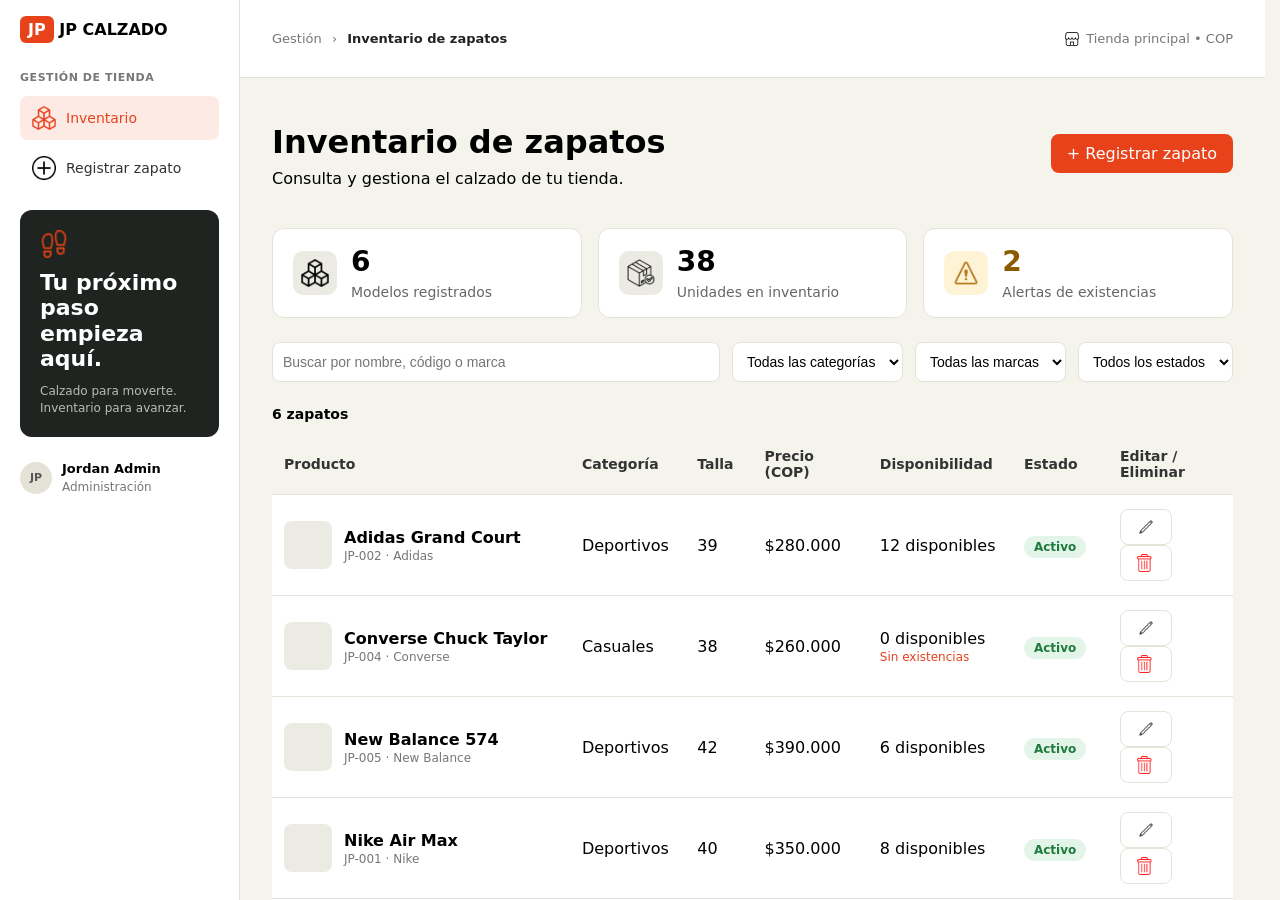
==== commit fd8914be: "Create index.html" ====
--- a/index.html
+++ b/index.html
@@ -2,167 +2,10 @@
 <html lang="es">
 <head>
   <meta charset="UTF-8">
-  <meta name="viewport" content="width=device-width, initial-scale=1">
-  <title>Inventario de zapatos · JP CALZADO</title>
-  <link rel="stylesheet" href="styles.css">
-  <link rel="stylesheet" href="inventario.css">
+  <meta http-equiv="refresh" content="0; url=JP_CALZADO/">
+  <title>JP CALZADO</title>
 </head>
 <body>
-
-  <div class="app">
-
-    <aside class="lateral">
-      <div class="logo"><b>JP</b> JP CALZADO</div>
-      <small class="seccion">GESTIÓN DE TIENDA</small>
-
-      <nav class="menu">
-        <a class="activo" href="index.html"><img src="iconos/cubo_nara.png" alt=""> Inventario</a>
-        <a href="formulario.html"><img src="iconos/mas_neg.png" alt=""> Registrar zapato</a>
-      </nav>
-
-      <div class="promo">
-        <img src="iconos/huella.png" alt="" width="28" height="28">
-        <h3>Tu próximo paso empieza aquí.</h3>
-        <p>Calzado para moverte. Inventario para avanzar.</p>
-      </div>
-
-      <div class="usuario">
-        <span class="avatar">JP</span>
-        <div><b>Jordan Admin</b><small>Administración</small></div>
-      </div>
-    </aside>
-
-    <main class="contenido">
-
-      <header class="barra">
-        <p class="ruta">Gestión <span>›</span> <b>Inventario de zapatos</b></p>
-        <span class="tienda"><img src="iconos/tienda.png" alt=""> Tienda principal • COP</span>
-      </header>
-
-      <div class="encabezado">
-        <div>
-          <h1>Inventario de zapatos</h1>
-          <p>Consulta y gestiona el calzado de tu tienda.</p>
-        </div>
-        <a class="boton" href="formulario.html">+ Registrar zapato</a>
-      </div>
-
-      <div class="estadisticas">
-        <div class="tarjeta">
-          <div class="tarjeta-icono_registro">
-            <img src="iconos/cubo_negro.png" alt="" width="28" height="28">
-          </div>
-          <div><b id="stat-modelos">6</b><span>Modelos registrados</span></div>
-        </div>
-        <div class="tarjeta">
-          <div class="tarjeta-icono_inventario">
-            <img src="iconos/caja_envia.png" alt="" width="28" height="28">
-          </div>
-          <div><b id="stat-unidades">38</b><span>Unidades en inventario</span></div>
-        </div>
-        <div class="tarjeta">
-          <div class="tarjeta-icono peligro">
-            <img src="iconos/advertencia.png" alt="" width="28" height="28">
-          </div>
-          <div><b id="stat-alertas">2</b><span>Alertas de existencias</span></div>
-        </div>
-      </div>
-
-      <div class="filtros">
-        <input id="buscar" type="search" placeholder="Buscar por nombre, código o marca">
-
-        <select id="categoria">
-          <option value="">Todas las categorías</option>
-          <option>Deportivos</option>
-          <option>Casuales</option>
-        </select>
-
-        <select id="marca">
-          <option value="">Todas las marcas</option>
-          <option>Adidas</option>
-          <option>Converse</option>
-          <option>New Balance</option>
-          <option>Nike</option>
-          <option>Puma</option>
-          <option>Vans</option>
-        </select>
-
-        <select id="estado">
-          <option value="">Todos los estados</option>
-          <option>Activo</option>
-          <option>Inactivo</option>
-        </select>
-      </div>
-
-      <div class="contenedor-tabla">
-        <div class="lista-barra">
-          <b id="contador">6 zapatos</b>
-        </div>
-
-        <table class="tabla-inventario">
-          <thead>
-            <tr>
-              <th>Producto</th>
-              <th>Categoría</th>
-              <th>Talla</th>
-              <th>Precio (COP)</th>
-              <th>Disponibilidad</th>
-              <th>Estado</th>
-              <th>Editar / Eliminar</th>
-            </tr>
-          </thead>
-
-          <!-- Las filas las dibuja la vista (vista-inventario.js) -->
-          <tbody id="lista"></tbody>
-        </table>
-
-        <p id="vacio" class="vacio" hidden>No se encontraron zapatos con esos filtros.</p>
-      </div>
-
-      <div class="pie-lista">
-        <span id="mostrando">Mostrando 1-6 de 6</span>
-        <span class="pagina">1</span>
-      </div>
-
-    </main>
-  </div>
-
-  <div class="modal" id="modal" hidden>
-    <div class="caja" role="dialog" aria-modal="true" aria-labelledby="modal-titulo">
-      <button class="cerrar" id="cerrar" type="button" aria-label="Cerrar">×</button>
-
-      <span class="modal-icono">
-        <img src="iconos/eliminar.png" alt="" width="20" height="20">
-      </span>
-
-      <h2 id="modal-titulo">¿Eliminar este zapato?</h2>
-      <p><b id="nombre-zapato"></b> se eliminará del inventario. Esta acción es permanente y no se puede deshacer.</p>
-
-      <div class="resumen">
-        <span class="foto"></span>
-        <div class="resumen-datos">
-          <b id="r-nombre"></b>
-          <small id="r-codigo"></small>
-          <small id="r-detalle"></small>
-        </div>
-        <div class="resumen-precio">
-          <b id="r-precio"></b>
-          <small id="r-stock"></small>
-        </div>
-      </div>
-
-      <p class="advertencia">Se borrarán la imagen y todos los datos de este registro.</p>
-
-      <div class="acciones">
-        <button class="btn" id="cancelar" type="button">Cancelar</button>
-        <button class="btn peligro" id="confirmar" type="button">Eliminar zapato</button>
-      </div>
-    </div>
-  </div>
-
-  <script src="modelo/modelo.js"></script>
-  <script src="vista/vista-inventario.js"></script>
-  <script src="controlador/controlador-inventario.js"></script>
-
+  <p>Redirigiendo... <a href="JP_CALZADO/">Entrar a JP CALZADO</a></p>
 </body>
-</html>+</html>
